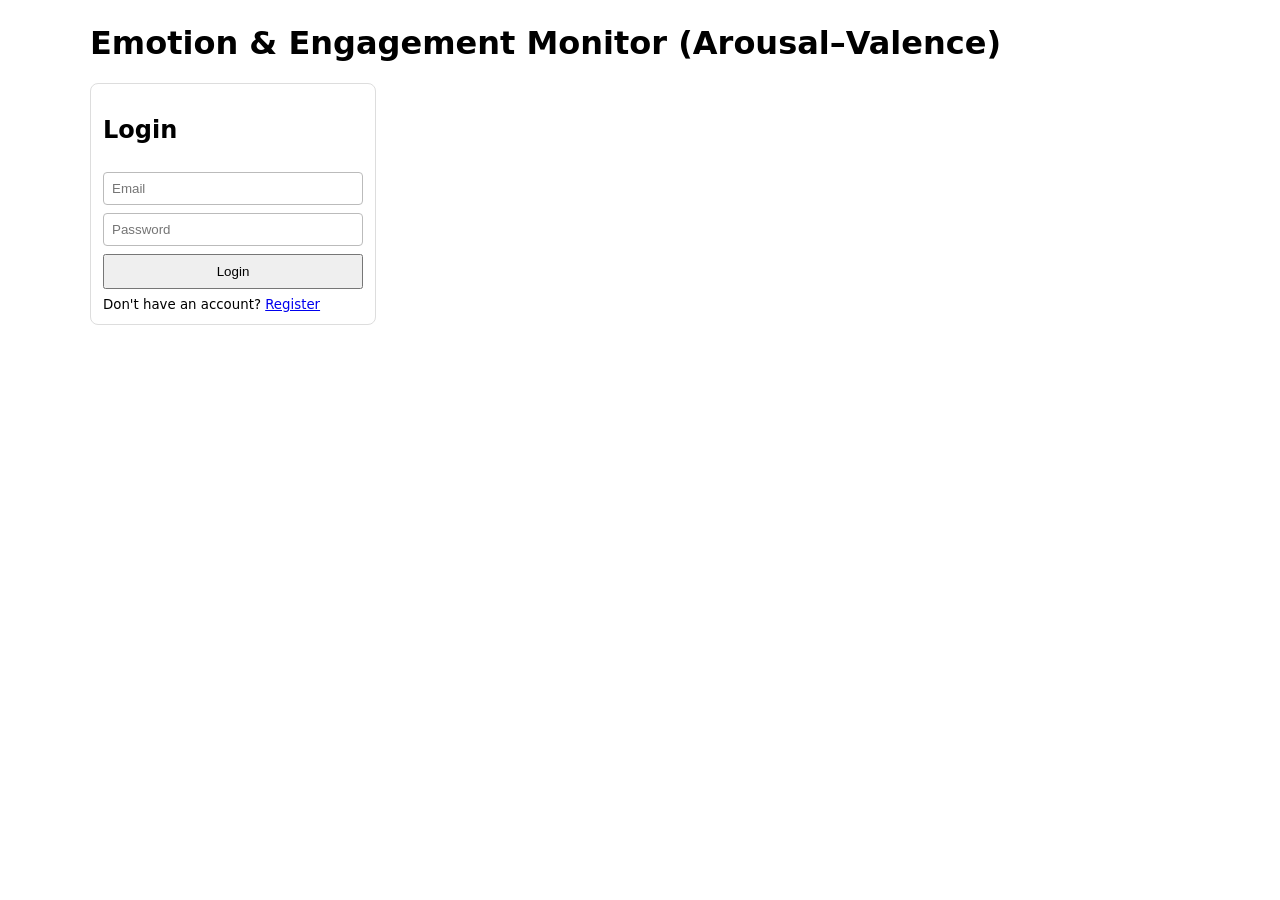
==== static/login.html @ e3c7b9ee "feat: Update frontend structure and implement login/register pages" ====
<!doctype html>
<html lang="en">
  <head>
    <meta charset="utf-8" />
    <meta name="viewport" content="width=device-width, initial-scale=1" />
    <title>Login — Emotion Monitor</title>
    <link rel="stylesheet" href="/static/styles.css" />
  </head>
  <body>
    <main>
      <h1>Emotion & Engagement Monitor (Arousal–Valence)</h1>

      <section id="authSection">
        <div class="panel">
          <h2>Login</h2>
          <input id="loginEmail" type="email" placeholder="Email" />
          <input id="loginPassword" type="password" placeholder="Password" />
          <button id="loginBtn">Login</button>
          <small>Don't have an account? <a href="/static/register.html">Register</a></small>
        </div>
      </section>

      <section id="messageSection">
        <small id="appMessage"></small>
      </section>
    </main>

    <script src="/static/app.js?v=20260423"></script>
  </body>
</html>
---- static/styles.css ----
body{ font-family: system-ui, -apple-system, Roboto, Arial; margin: 24px; }
main{ max-width: 1100px; margin: auto; }
.panel{ border:1px solid #ddd; border-radius:8px; padding:12px; min-width:260px; display:flex; flex-direction:column; gap:8px; }
.inline-actions{ display:flex; gap:8px; margin:8px 0; }
.inline-actions button{ min-width:130px; }
#authSection{ display:flex; gap:12px; margin-bottom:12px; }
#userSection{ display:flex; justify-content:space-between; align-items:center; margin-bottom:12px; }
#consentSection, #materialSection, #teacherSection, #messageSection{ margin-bottom:12px; }
#teacherReport{ background:#f7f7f7; border:1px solid #ddd; border-radius:6px; padding:8px; max-height:300px; overflow:auto; }
.video-col{ display:flex; flex-direction:column; align-items:center; gap:8px; }
.video-wrap{ position: relative; width: 320px; height: 240px; }
.video-wrap video{ position: relative; z-index: 1; display: block; width: 320px; height: 240px; }
#overlay{ position: absolute; inset: 0; z-index: 2; width: 320px; height: 240px; pointer-events: none; }
#bboxRect{
	position: absolute;
	z-index: 3;
	display: none;
	border: 3px solid #00ff7f;
	box-shadow: 0 0 0 1px rgba(0, 0, 0, 0.45);
	pointer-events: none;
	box-sizing: border-box;
}
.charts-col{ margin-left:24px; flex:1 }
main>section{ display:flex; gap:16px; }
.controls{ margin-top:8px }
button{ padding:8px 12px; }
input, select{ padding:8px; border:1px solid #bbb; border-radius:4px; }
footer{ margin-top:16px; color:#666 }
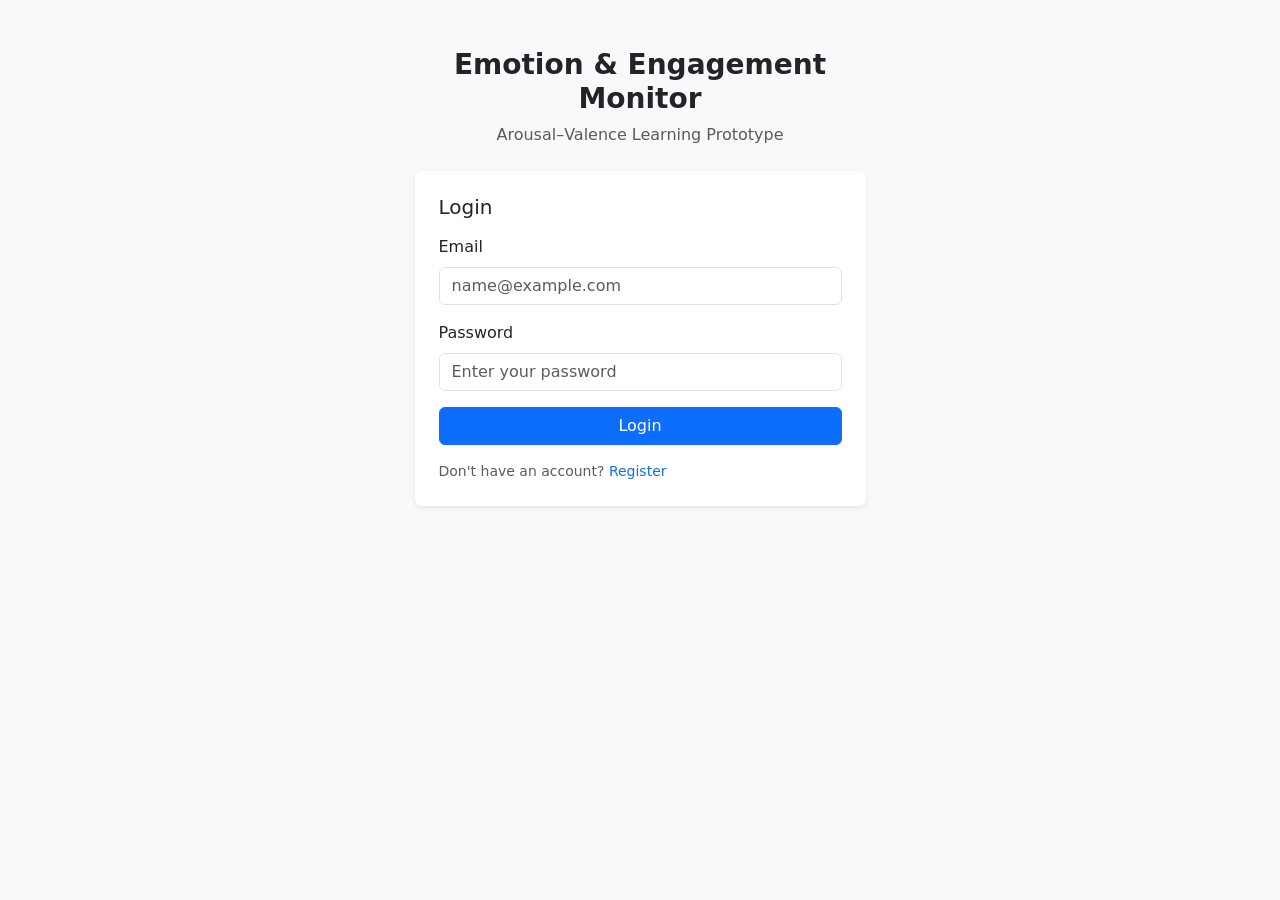
==== commit 53aa7bbd: "feat: Enhance UI with Bootstrap integration and improve layout for login, register, and main pages" ====
--- a/static/login.html
+++ b/static/login.html
@@ -4,27 +4,60 @@
     <meta charset="utf-8" />
     <meta name="viewport" content="width=device-width, initial-scale=1" />
     <title>Login — Emotion Monitor</title>
+    <link
+      href="https://cdn.jsdelivr.net/npm/bootstrap@5.3.3/dist/css/bootstrap.min.css"
+      rel="stylesheet"
+      integrity="sha384-QWTKZyjpPEjISv5WaRU9OFeRpok6YctnYmDr5pNlyT2bRjXh0JMhjY6hW+ALEwIH"
+      crossorigin="anonymous"
+    />
     <link rel="stylesheet" href="/static/styles.css" />
   </head>
-  <body>
-    <main>
-      <h1>Emotion & Engagement Monitor (Arousal–Valence)</h1>
+  <body class="bg-body-tertiary">
+    <main class="container py-4 py-md-5">
+      <div class="row justify-content-center">
+        <div class="col-12 col-sm-10 col-md-8 col-lg-5">
+          <div class="text-center mb-4">
+            <h1 class="h3 fw-semibold mb-2">Emotion & Engagement Monitor</h1>
+            <p class="text-body-secondary mb-0">Arousal–Valence Learning Prototype</p>
+          </div>
 
-      <section id="authSection">
-        <div class="panel">
-          <h2>Login</h2>
-          <input id="loginEmail" type="email" placeholder="Email" />
-          <input id="loginPassword" type="password" placeholder="Password" />
-          <button id="loginBtn">Login</button>
-          <small>Don't have an account? <a href="/static/register.html">Register</a></small>
+          <section id="authSection" class="card shadow-sm border-0">
+            <div class="card-body p-4">
+              <h2 class="h5 mb-3">Login</h2>
+
+              <div class="mb-3">
+                <label for="loginEmail" class="form-label">Email</label>
+                <input id="loginEmail" type="email" class="form-control" placeholder="name@example.com" />
+              </div>
+
+              <div class="mb-3">
+                <label for="loginPassword" class="form-label">Password</label>
+                <input id="loginPassword" type="password" class="form-control" placeholder="Enter your password" />
+              </div>
+
+              <div class="d-grid mb-3">
+                <button id="loginBtn" class="btn btn-primary">Login</button>
+              </div>
+
+              <p class="small mb-0 text-body-secondary">
+                Don't have an account?
+                <a href="/static/register.html" class="link-primary text-decoration-none">Register</a>
+              </p>
+            </div>
+          </section>
+
+          <section id="messageSection" class="mt-3">
+            <div id="appMessage" class="alert d-none mb-0" role="alert"></div>
+          </section>
         </div>
-      </section>
-
-      <section id="messageSection">
-        <small id="appMessage"></small>
-      </section>
+      </div>
     </main>
 
+    <script
+      src="https://cdn.jsdelivr.net/npm/bootstrap@5.3.3/dist/js/bootstrap.bundle.min.js"
+      integrity="sha384-YvpcrYf0tY3lHB60NNkmXc5s9fDVZLESaAA55NDzOxhy9GkcIdslK1eN7N6jIeHz"
+      crossorigin="anonymous"
+    ></script>
     <script src="/static/app.js?v=20260423"></script>
   </body>
 </html>
--- a/static/styles.css
+++ b/static/styles.css
@@ -1,28 +1,77 @@
-body{ font-family: system-ui, -apple-system, Roboto, Arial; margin: 24px; }
-main{ max-width: 1100px; margin: auto; }
-.panel{ border:1px solid #ddd; border-radius:8px; padding:12px; min-width:260px; display:flex; flex-direction:column; gap:8px; }
-.inline-actions{ display:flex; gap:8px; margin:8px 0; }
-.inline-actions button{ min-width:130px; }
-#authSection{ display:flex; gap:12px; margin-bottom:12px; }
-#userSection{ display:flex; justify-content:space-between; align-items:center; margin-bottom:12px; }
-#consentSection, #materialSection, #teacherSection, #messageSection{ margin-bottom:12px; }
-#teacherReport{ background:#f7f7f7; border:1px solid #ddd; border-radius:6px; padding:8px; max-height:300px; overflow:auto; }
-.video-col{ display:flex; flex-direction:column; align-items:center; gap:8px; }
-.video-wrap{ position: relative; width: 320px; height: 240px; }
-.video-wrap video{ position: relative; z-index: 1; display: block; width: 320px; height: 240px; }
-#overlay{ position: absolute; inset: 0; z-index: 2; width: 320px; height: 240px; pointer-events: none; }
-#bboxRect{
+:root {
+	--brand-accent: #0d6efd;
+}
+
+body {
+	min-height: 100vh;
+}
+
+.navbar-brand {
+	letter-spacing: 0.01em;
+}
+
+#teacherReport {
+	background: #f8f9fa;
+	border: 1px solid #dee2e6;
+	border-radius: 0.5rem;
+	padding: 0.75rem;
+	max-height: 320px;
+	overflow: auto;
+	font-size: 0.85rem;
+}
+
+.video-col {
+	display: flex;
+	flex-direction: column;
+	align-items: center;
+	gap: 0.75rem;
+}
+
+@media (min-width: 992px) {
+	.video-col {
+		align-items: flex-start;
+	}
+}
+
+.video-wrap {
+	position: relative;
+	width: 320px;
+	height: 240px;
+}
+
+.video-wrap video {
+	position: relative;
+	z-index: 1;
+	display: block;
+	width: 320px;
+	height: 240px;
+}
+
+#overlay {
+	position: absolute;
+	inset: 0;
+	z-index: 2;
+	width: 320px;
+	height: 240px;
+	pointer-events: none;
+}
+
+#bboxRect {
 	position: absolute;
 	z-index: 3;
 	display: none;
-	border: 3px solid #00ff7f;
+	border: 3px solid #20c997;
 	box-shadow: 0 0 0 1px rgba(0, 0, 0, 0.45);
 	pointer-events: none;
 	box-sizing: border-box;
 }
-.charts-col{ margin-left:24px; flex:1 }
-main>section{ display:flex; gap:16px; }
-.controls{ margin-top:8px }
-button{ padding:8px 12px; }
-input, select{ padding:8px; border:1px solid #bbb; border-radius:4px; }
-footer{ margin-top:16px; color:#666 }
+
+#appMessage,
+#regMsg {
+	transition: opacity 0.2s ease;
+}
+
+#appMessage:not(:empty),
+#regMsg:not(:empty) {
+	display: block !important;
+}
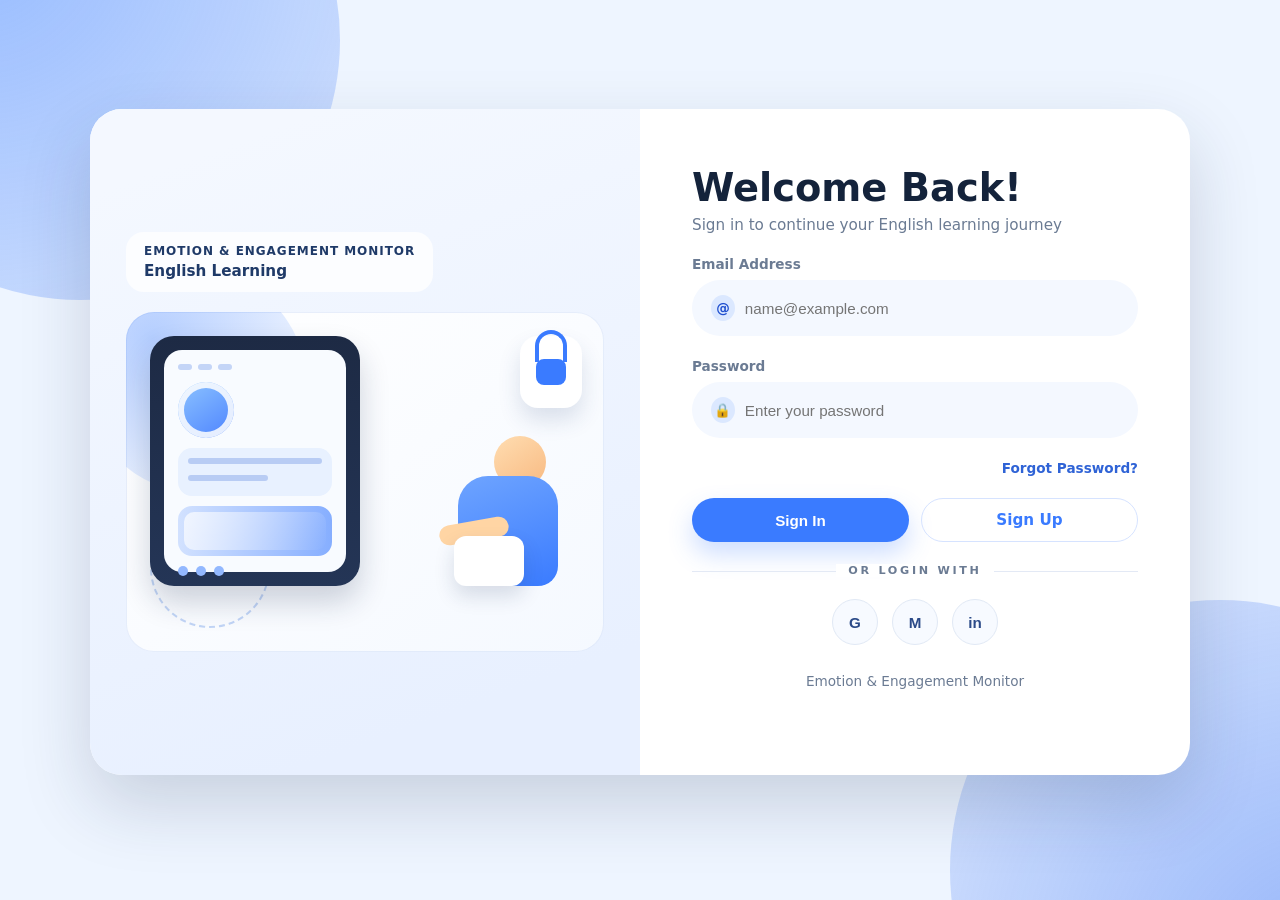
==== commit 9a01a0de: "feat: Revamp login page UI with new design and layout enhancements" ====
--- a/static/login.html
+++ b/static/login.html
@@ -4,60 +4,122 @@
     <meta charset="utf-8" />
     <meta name="viewport" content="width=device-width, initial-scale=1" />
     <title>Login — Emotion Monitor</title>
-    <link
-      href="https://cdn.jsdelivr.net/npm/bootstrap@5.3.3/dist/css/bootstrap.min.css"
-      rel="stylesheet"
-      integrity="sha384-QWTKZyjpPEjISv5WaRU9OFeRpok6YctnYmDr5pNlyT2bRjXh0JMhjY6hW+ALEwIH"
-      crossorigin="anonymous"
-    />
-    <link rel="stylesheet" href="/static/styles.css" />
+    <link rel="stylesheet" href="/static/login.css" />
   </head>
-  <body class="bg-body-tertiary">
-    <main class="container py-4 py-md-5">
-      <div class="row justify-content-center">
-        <div class="col-12 col-sm-10 col-md-8 col-lg-5">
-          <div class="text-center mb-4">
-            <h1 class="h3 fw-semibold mb-2">Emotion & Engagement Monitor</h1>
-            <p class="text-body-secondary mb-0">Arousal–Valence Learning Prototype</p>
+  <body>
+    <main class="login-screen">
+      <div class="login-background">
+        <span class="blob blob-top"></span>
+        <span class="blob blob-bottom"></span>
+        <span class="blob blob-mid"></span>
+      </div>
+
+      <section class="login-card" aria-labelledby="welcomeTitle">
+        <div class="login-illustration">
+          <div class="illustration-shell">
+            <div class="illustration-badge">
+              <span>Emotion & Engagement Monitor</span>
+              <strong>English Learning</strong>
+            </div>
+
+            <div class="illustration-panel">
+              <div class="illustration-glow"></div>
+              <div class="illustration-device">
+                <div class="device-screen">
+                  <div class="device-header">
+                    <span class="status-pill"></span>
+                    <span class="status-pill"></span>
+                    <span class="status-pill"></span>
+                  </div>
+                  <div class="device-content">
+                    <div class="avatar"></div>
+                    <div class="speech">
+                      <span class="speech-line"></span>
+                      <span class="speech-line short"></span>
+                    </div>
+                    <div class="emotion-wave"></div>
+                    <div class="emotion-dots">
+                      <span></span>
+                      <span></span>
+                      <span></span>
+                    </div>
+                  </div>
+                </div>
+              </div>
+
+              <div class="illustration-student">
+                <div class="student-head"></div>
+                <div class="student-body"></div>
+                <div class="student-arm"></div>
+                <div class="student-book"></div>
+              </div>
+
+              <div class="illustration-lock">
+                <div class="lock-body"></div>
+                <div class="lock-ring"></div>
+              </div>
+
+              <div class="illustration-orbit"></div>
+            </div>
+          </div>
+        </div>
+
+        <div class="login-form" id="authSection">
+          <div class="form-header">
+            <h1 id="welcomeTitle">Welcome Back!</h1>
+            <p>Sign in to continue your English learning journey</p>
           </div>
 
-          <section id="authSection" class="card shadow-sm border-0">
-            <div class="card-body p-4">
-              <h2 class="h5 mb-3">Login</h2>
+          <div class="input-group">
+            <label for="loginEmail">Email Address</label>
+            <div class="input-shell">
+              <span class="input-icon" aria-hidden="true">@</span>
+              <input id="loginEmail" type="email" placeholder="name@example.com" autocomplete="email" />
+            </div>
+          </div>
 
-              <div class="mb-3">
-                <label for="loginEmail" class="form-label">Email</label>
-                <input id="loginEmail" type="email" class="form-control" placeholder="name@example.com" />
-              </div>
+          <div class="input-group">
+            <label for="loginPassword">Password</label>
+            <div class="input-shell">
+              <span class="input-icon" aria-hidden="true">&#128274;</span>
+              <input id="loginPassword" type="password" placeholder="Enter your password" autocomplete="current-password" />
+            </div>
+          </div>
 
-              <div class="mb-3">
-                <label for="loginPassword" class="form-label">Password</label>
-                <input id="loginPassword" type="password" class="form-control" placeholder="Enter your password" />
-              </div>
+          <div class="form-row">
+            <a class="forgot-link" href="#">Forgot Password?</a>
+          </div>
 
-              <div class="d-grid mb-3">
-                <button id="loginBtn" class="btn btn-primary">Login</button>
-              </div>
+          <div class="button-row">
+            <button id="loginBtn" class="btn primary">Sign In</button>
+            <a class="btn ghost" href="/static/register.html">Sign Up</a>
+          </div>
 
-              <p class="small mb-0 text-body-secondary">
-                Don't have an account?
-                <a href="/static/register.html" class="link-primary text-decoration-none">Register</a>
-              </p>
-            </div>
-          </section>
+          <div class="divider">
+            <span>OR LOGIN WITH</span>
+          </div>
 
-          <section id="messageSection" class="mt-3">
-            <div id="appMessage" class="alert d-none mb-0" role="alert"></div>
+          <div class="social-row">
+            <button class="social-btn" type="button" aria-label="Login with Google">
+              <span class="social-icon">G</span>
+            </button>
+            <button class="social-btn" type="button" aria-label="Login with Microsoft">
+              <span class="social-icon">M</span>
+            </button>
+            <button class="social-btn" type="button" aria-label="Login with LinkedIn">
+              <span class="social-icon">in</span>
+            </button>
+          </div>
+
+          <p class="form-footer">Emotion & Engagement Monitor</p>
+
+          <section id="messageSection">
+            <div id="appMessage" class="alert" role="alert"></div>
           </section>
         </div>
-      </div>
+      </section>
     </main>
 
-    <script
-      src="https://cdn.jsdelivr.net/npm/bootstrap@5.3.3/dist/js/bootstrap.bundle.min.js"
-      integrity="sha384-YvpcrYf0tY3lHB60NNkmXc5s9fDVZLESaAA55NDzOxhy9GkcIdslK1eN7N6jIeHz"
-      crossorigin="anonymous"
-    ></script>
     <script src="/static/app.js?v=20260423"></script>
   </body>
 </html>
--- a/static/login.css
+++ b/static/login.css
@@ -0,0 +1,571 @@
+:root {
+  --bg-soft: #eef5ff;
+  --bg-white: #ffffff;
+  --ink: #14233b;
+  --ink-muted: #6b7b93;
+  --primary: #3a7bff;
+  --primary-dark: #2f63d6;
+  --outline: #d6e3ff;
+  --shadow: 0 30px 70px rgba(28, 43, 77, 0.18);
+  --card-radius: 32px;
+  --pill-radius: 999px;
+}
+
+* {
+  box-sizing: border-box;
+  margin: 0;
+  padding: 0;
+}
+
+body {
+  font-family: "Plus Jakarta Sans", "Nunito", "Segoe UI", system-ui, -apple-system, sans-serif;
+  color: var(--ink);
+  background: var(--bg-soft);
+  min-height: 100vh;
+}
+
+.login-screen {
+  min-height: 100vh;
+  display: grid;
+  place-items: center;
+  padding: 32px 20px 48px;
+  position: relative;
+  overflow: hidden;
+}
+
+.login-background {
+  position: absolute;
+  inset: 0;
+  overflow: hidden;
+  z-index: 0;
+}
+
+.blob {
+  position: absolute;
+  border-radius: 50%;
+  background: radial-gradient(circle at 30% 30%, rgba(80, 140, 255, 0.55), rgba(64, 120, 245, 0.15));
+  filter: blur(0.5px);
+}
+
+.blob-top {
+  width: 520px;
+  height: 520px;
+  top: -220px;
+  left: -180px;
+}
+
+.blob-bottom {
+  width: 540px;
+  height: 540px;
+  bottom: -240px;
+  right: -210px;
+  background: radial-gradient(circle at 70% 70%, rgba(65, 120, 245, 0.5), rgba(60, 118, 245, 0.12));
+}
+
+.blob-mid {
+  width: 320px;
+  height: 320px;
+  top: 50%;
+  left: 45%;
+  transform: translate(-50%, -50%);
+  opacity: 0.4;
+}
+
+.login-card {
+  position: relative;
+  z-index: 1;
+  width: min(1100px, 100%);
+  background: var(--bg-white);
+  border-radius: var(--card-radius);
+  box-shadow: var(--shadow);
+  display: grid;
+  grid-template-columns: repeat(2, minmax(0, 1fr));
+  overflow: hidden;
+}
+
+.login-illustration {
+  background: linear-gradient(160deg, #f4f8ff 10%, #e8f0ff 85%);
+  padding: 42px 36px;
+  display: grid;
+  align-content: center;
+  position: relative;
+}
+
+.illustration-shell {
+  display: grid;
+  gap: 20px;
+}
+
+.illustration-badge {
+  display: inline-flex;
+  flex-direction: column;
+  gap: 4px;
+  padding: 12px 18px;
+  border-radius: 18px;
+  background: rgba(255, 255, 255, 0.8);
+  color: #1f3a68;
+  font-size: 0.75rem;
+  font-weight: 600;
+  text-transform: uppercase;
+  letter-spacing: 0.08em;
+  width: fit-content;
+}
+
+.illustration-badge strong {
+  font-size: 0.95rem;
+  text-transform: none;
+  letter-spacing: 0;
+}
+
+.illustration-panel {
+  position: relative;
+  min-height: 340px;
+  border-radius: 28px;
+  background: linear-gradient(145deg, #ffffff 0%, #f5f9ff 100%);
+  padding: 24px;
+  box-shadow: inset 0 0 0 1px rgba(106, 147, 224, 0.15);
+  overflow: hidden;
+}
+
+.illustration-glow {
+  position: absolute;
+  width: 220px;
+  height: 220px;
+  border-radius: 50%;
+  background: radial-gradient(circle at 30% 30%, rgba(91, 147, 255, 0.45), rgba(91, 147, 255, 0));
+  top: -40px;
+  left: -40px;
+}
+
+.illustration-device {
+  position: relative;
+  z-index: 1;
+  width: 210px;
+  height: 250px;
+  border-radius: 24px;
+  background: linear-gradient(180deg, #1d2a44 0%, #243556 100%);
+  padding: 14px;
+  box-shadow: 0 16px 30px rgba(19, 37, 69, 0.2);
+}
+
+.device-screen {
+  width: 100%;
+  height: 100%;
+  border-radius: 18px;
+  background: #f8fbff;
+  padding: 14px;
+  display: grid;
+  gap: 12px;
+}
+
+.device-header {
+  display: flex;
+  gap: 6px;
+}
+
+.status-pill {
+  width: 14px;
+  height: 6px;
+  border-radius: 999px;
+  background: #c4d5f7;
+}
+
+.device-content {
+  display: grid;
+  gap: 10px;
+  align-content: start;
+}
+
+.avatar {
+  width: 56px;
+  height: 56px;
+  border-radius: 50%;
+  background: linear-gradient(145deg, #8ec5ff, #4c82ff);
+  box-shadow: inset 0 0 0 6px rgba(255, 255, 255, 0.85);
+}
+
+.speech {
+  width: 100%;
+  height: 48px;
+  border-radius: 14px;
+  background: #e8f1ff;
+  padding: 10px;
+  display: grid;
+  gap: 6px;
+}
+
+.speech-line {
+  height: 6px;
+  border-radius: 999px;
+  background: #b8ccf4;
+}
+
+.speech-line.short {
+  width: 60%;
+}
+
+.emotion-wave {
+  width: 100%;
+  height: 50px;
+  border-radius: 14px;
+  background: linear-gradient(90deg, rgba(58, 123, 255, 0.2), rgba(58, 123, 255, 0.6));
+  position: relative;
+  overflow: hidden;
+}
+
+.emotion-wave::after {
+  content: "";
+  position: absolute;
+  inset: 6px;
+  border-radius: 10px;
+  background: linear-gradient(120deg, rgba(255, 255, 255, 0.7), rgba(255, 255, 255, 0));
+}
+
+.emotion-dots {
+  display: flex;
+  gap: 8px;
+}
+
+.emotion-dots span {
+  width: 10px;
+  height: 10px;
+  border-radius: 50%;
+  background: #93b8ff;
+}
+
+.illustration-student {
+  position: absolute;
+  bottom: 26px;
+  right: 30px;
+  width: 150px;
+  height: 190px;
+}
+
+.student-head {
+  width: 52px;
+  height: 52px;
+  border-radius: 50%;
+  background: linear-gradient(145deg, #ffddb1, #f8b981);
+  position: absolute;
+  top: 0;
+  right: 28px;
+}
+
+.student-body {
+  width: 100px;
+  height: 110px;
+  border-radius: 30px 30px 20px 20px;
+  background: linear-gradient(160deg, #6ea4ff, #3a7bff);
+  position: absolute;
+  top: 40px;
+  right: 16px;
+}
+
+.student-arm {
+  width: 70px;
+  height: 20px;
+  border-radius: 999px;
+  background: #ffd5a4;
+  position: absolute;
+  top: 85px;
+  right: 65px;
+  transform: rotate(-10deg);
+}
+
+.student-book {
+  width: 70px;
+  height: 50px;
+  border-radius: 12px;
+  background: #ffffff;
+  box-shadow: 0 10px 20px rgba(24, 44, 90, 0.15);
+  position: absolute;
+  top: 100px;
+  right: 50px;
+}
+
+.illustration-lock {
+  position: absolute;
+  top: 24px;
+  right: 22px;
+  width: 62px;
+  height: 72px;
+  background: #ffffff;
+  border-radius: 18px;
+  box-shadow: 0 12px 22px rgba(40, 69, 120, 0.15);
+  display: grid;
+  place-items: center;
+}
+
+.lock-body {
+  width: 30px;
+  height: 26px;
+  border-radius: 8px;
+  background: #3a7bff;
+}
+
+.lock-ring {
+  width: 32px;
+  height: 32px;
+  border: 4px solid #3a7bff;
+  border-bottom: none;
+  border-radius: 16px 16px 0 0;
+  position: absolute;
+  top: -6px;
+}
+
+.illustration-orbit {
+  position: absolute;
+  bottom: 24px;
+  left: 24px;
+  width: 120px;
+  height: 120px;
+  border-radius: 50%;
+  border: 2px dashed rgba(90, 140, 230, 0.35);
+}
+
+.login-form {
+  padding: 56px 52px;
+  display: grid;
+  gap: 22px;
+}
+
+.form-header h1 {
+  font-size: clamp(1.8rem, 3vw, 2.4rem);
+  font-weight: 700;
+  margin-bottom: 6px;
+}
+
+.form-header p {
+  color: var(--ink-muted);
+  font-size: 0.95rem;
+}
+
+.input-group {
+  display: grid;
+  gap: 8px;
+}
+
+.input-group label {
+  font-size: 0.85rem;
+  color: var(--ink-muted);
+  font-weight: 600;
+}
+
+.input-shell {
+  position: relative;
+  display: flex;
+  align-items: center;
+  background: #f4f8ff;
+  border: 1px solid transparent;
+  border-radius: var(--pill-radius);
+  padding: 14px 18px;
+  transition: border 0.2s ease, box-shadow 0.2s ease;
+}
+
+.input-shell:focus-within {
+  border-color: rgba(58, 123, 255, 0.4);
+  box-shadow: 0 0 0 4px rgba(58, 123, 255, 0.12);
+}
+
+.input-shell input {
+  border: none;
+  background: transparent;
+  font-size: 0.95rem;
+  width: 100%;
+  outline: none;
+  color: var(--ink);
+}
+
+.input-icon {
+  width: 26px;
+  height: 26px;
+  border-radius: 50%;
+  background: #dbe8ff;
+  color: #1f4fcf;
+  display: grid;
+  place-items: center;
+  font-weight: 700;
+  margin-right: 10px;
+  font-size: 0.85rem;
+}
+
+.form-row {
+  display: flex;
+  justify-content: flex-end;
+}
+
+.forgot-link {
+  color: #2f63d6;
+  text-decoration: none;
+  font-weight: 600;
+  font-size: 0.85rem;
+}
+
+.forgot-link:hover {
+  text-decoration: underline;
+}
+
+.button-row {
+  display: grid;
+  grid-template-columns: repeat(2, minmax(0, 1fr));
+  gap: 12px;
+}
+
+.btn {
+  border-radius: var(--pill-radius);
+  padding: 12px 18px;
+  font-weight: 700;
+  font-size: 0.95rem;
+  border: 1px solid transparent;
+  cursor: pointer;
+  text-align: center;
+  text-decoration: none;
+  display: inline-flex;
+  align-items: center;
+  justify-content: center;
+  transition: transform 0.15s ease, box-shadow 0.15s ease, background 0.15s ease;
+}
+
+.btn.primary {
+  background: var(--primary);
+  color: #ffffff;
+  box-shadow: 0 12px 24px rgba(58, 123, 255, 0.25);
+}
+
+.btn.primary:hover {
+  background: var(--primary-dark);
+  transform: translateY(-1px);
+}
+
+.btn.ghost {
+  background: transparent;
+  color: var(--primary);
+  border-color: var(--outline);
+}
+
+.btn.ghost:hover {
+  background: rgba(58, 123, 255, 0.08);
+}
+
+.divider {
+  text-align: center;
+  position: relative;
+  font-size: 0.7rem;
+  color: var(--ink-muted);
+  letter-spacing: 0.24em;
+  font-weight: 700;
+}
+
+.divider span {
+  background: #ffffff;
+  padding: 0 12px;
+  position: relative;
+  z-index: 1;
+}
+
+.divider::before {
+  content: "";
+  position: absolute;
+  top: 50%;
+  left: 0;
+  right: 0;
+  height: 1px;
+  background: #e3e9f5;
+}
+
+.social-row {
+  display: flex;
+  justify-content: center;
+  gap: 14px;
+}
+
+.social-btn {
+  width: 46px;
+  height: 46px;
+  border-radius: 50%;
+  border: 1px solid #e1e9f5;
+  background: #f7faff;
+  display: grid;
+  place-items: center;
+  cursor: pointer;
+  transition: transform 0.15s ease, box-shadow 0.15s ease;
+}
+
+.social-btn:hover {
+  transform: translateY(-2px);
+  box-shadow: 0 10px 20px rgba(22, 35, 60, 0.12);
+}
+
+.social-icon {
+  font-weight: 700;
+  color: #2b4a88;
+  font-size: 0.95rem;
+}
+
+.form-footer {
+  text-align: center;
+  color: var(--ink-muted);
+  font-size: 0.85rem;
+  margin-top: 6px;
+}
+
+#messageSection {
+  margin-top: 8px;
+}
+
+#appMessage {
+  display: none;
+  background: #fff4f6;
+  border: 1px solid #ffd1da;
+  color: #9a2c3c;
+  padding: 12px 16px;
+  border-radius: 16px;
+  font-size: 0.85rem;
+}
+
+#appMessage:not(:empty) {
+  display: block;
+}
+
+@media (max-width: 980px) {
+  .login-card {
+    grid-template-columns: 1fr;
+  }
+
+  .login-illustration {
+    order: 1;
+  }
+
+  .login-form {
+    order: 2;
+    padding: 40px 32px 44px;
+  }
+
+  .illustration-panel {
+    min-height: 300px;
+  }
+}
+
+@media (max-width: 640px) {
+  .login-screen {
+    padding: 24px 16px 36px;
+  }
+
+  .login-form {
+    padding: 32px 24px 36px;
+  }
+
+  .button-row {
+    grid-template-columns: 1fr;
+  }
+
+  .illustration-device {
+    width: 180px;
+    height: 220px;
+  }
+
+  .illustration-student {
+    right: 18px;
+    transform: scale(0.9);
+  }
+}
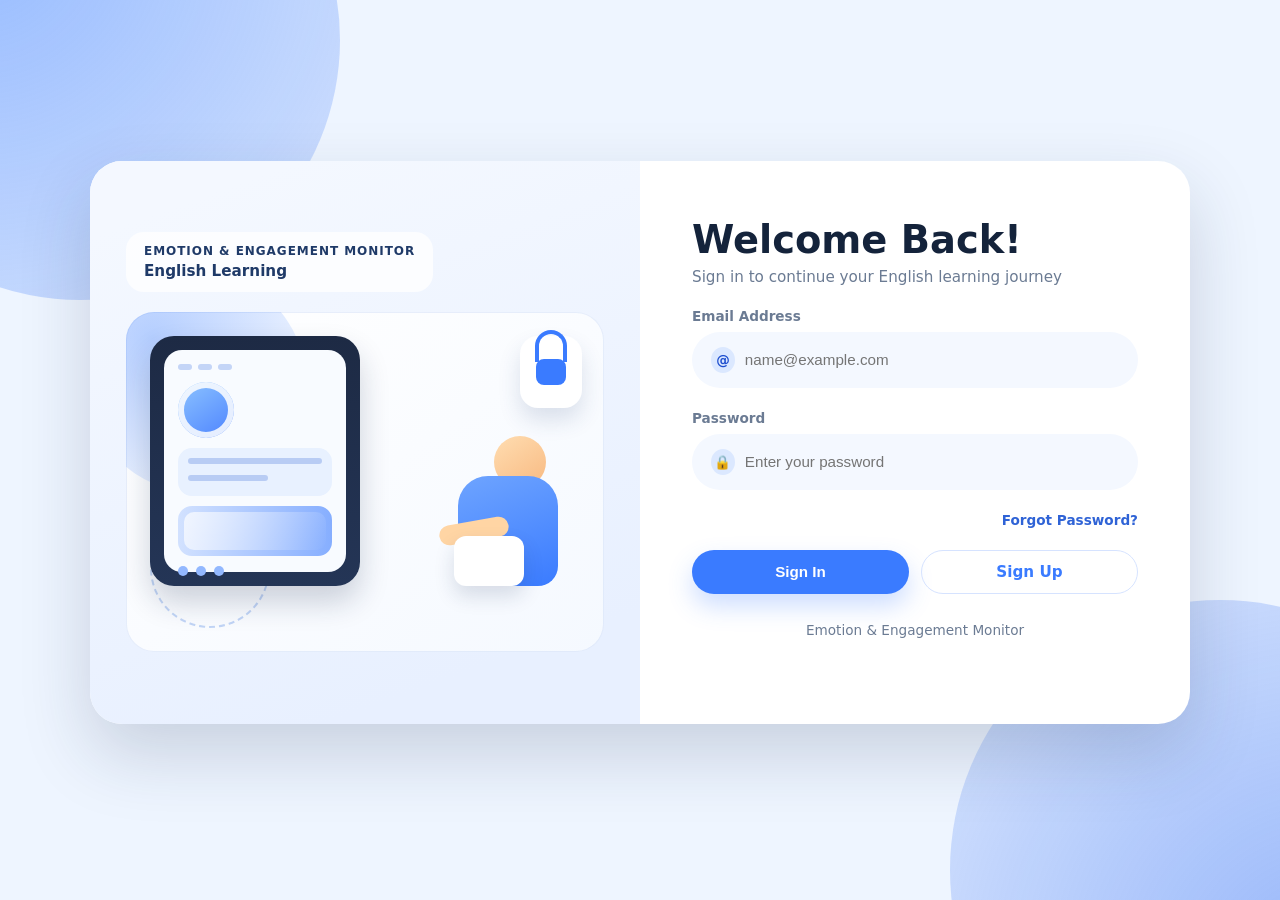
==== commit 80d6e467: "feat: Add password strength indicator and enhance registration form with consent checkbox" ====
--- a/static/login.html
+++ b/static/login.html
@@ -95,21 +95,7 @@
             <a class="btn ghost" href="/static/register.html">Sign Up</a>
           </div>
 
-          <div class="divider">
-            <span>OR LOGIN WITH</span>
-          </div>
 
-          <div class="social-row">
-            <button class="social-btn" type="button" aria-label="Login with Google">
-              <span class="social-icon">G</span>
-            </button>
-            <button class="social-btn" type="button" aria-label="Login with Microsoft">
-              <span class="social-icon">M</span>
-            </button>
-            <button class="social-btn" type="button" aria-label="Login with LinkedIn">
-              <span class="social-icon">in</span>
-            </button>
-          </div>
 
           <p class="form-footer">Emotion & Engagement Monitor</p>
 
